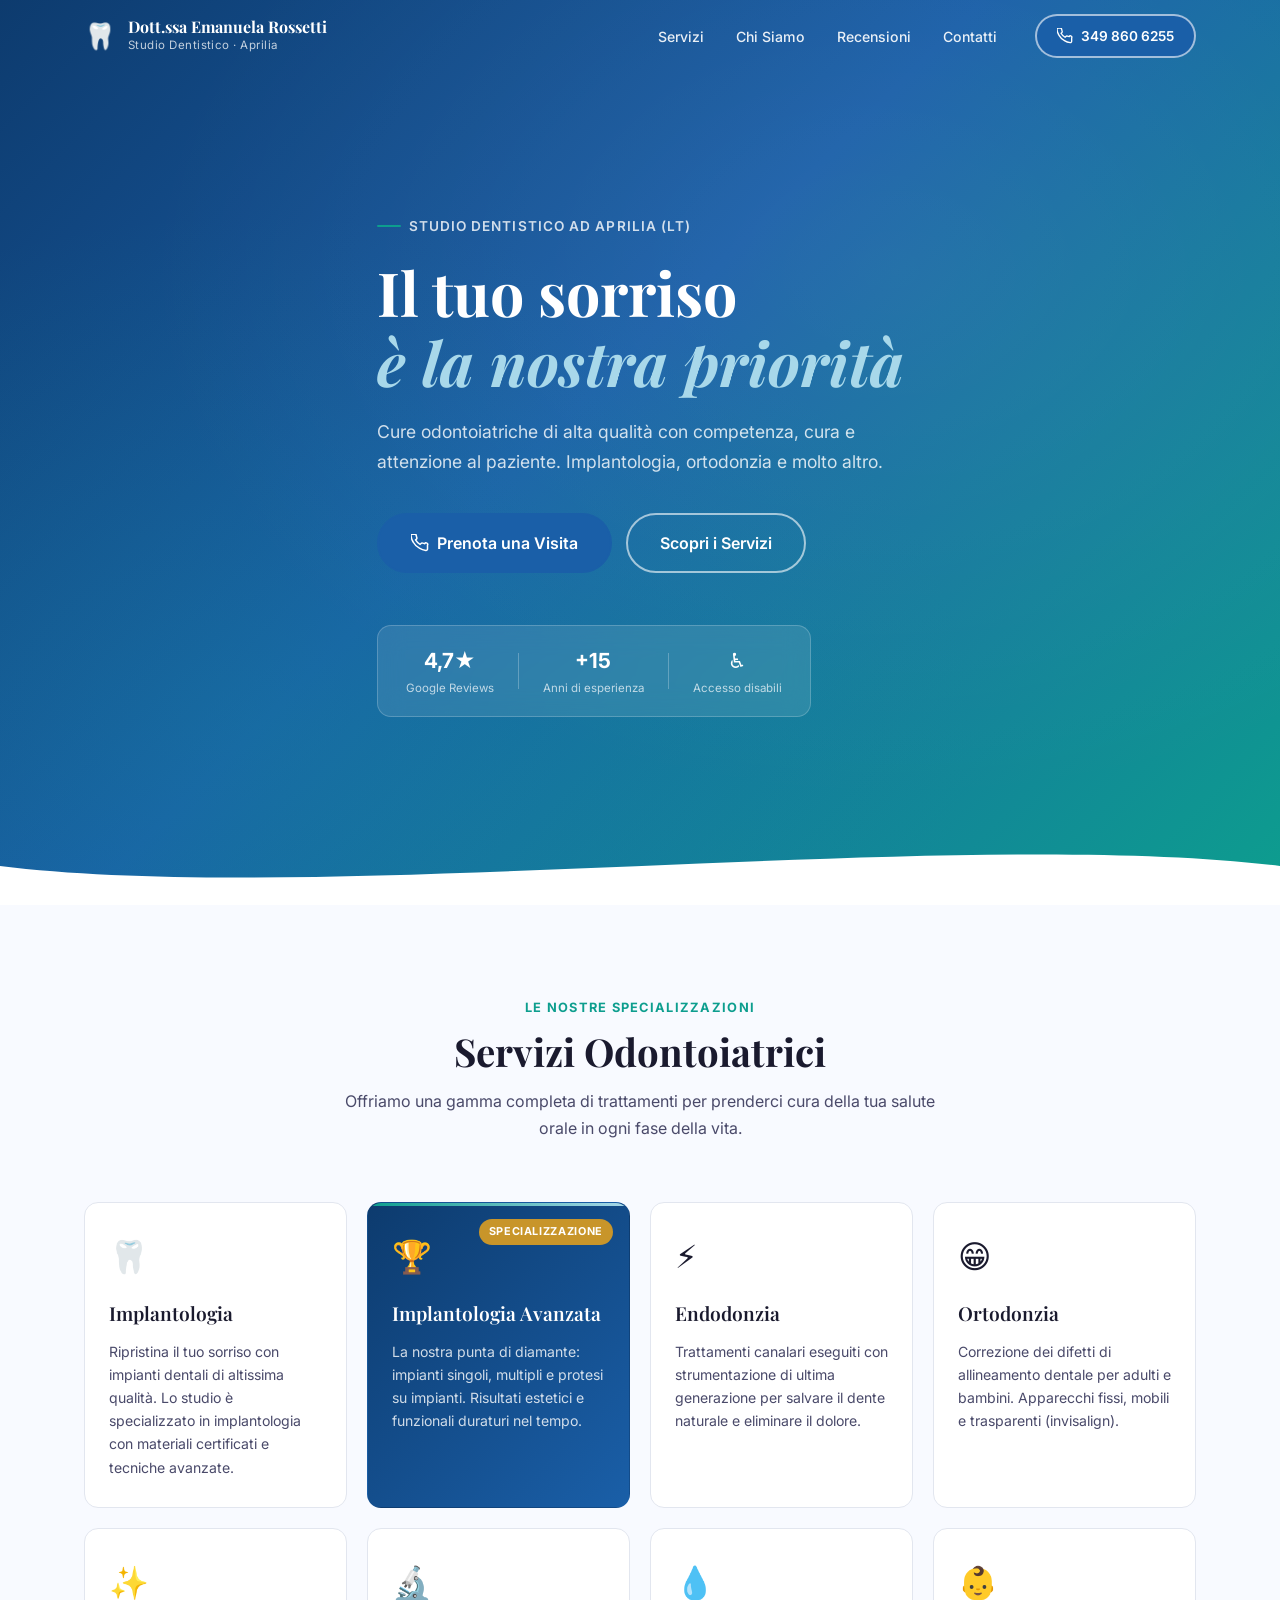
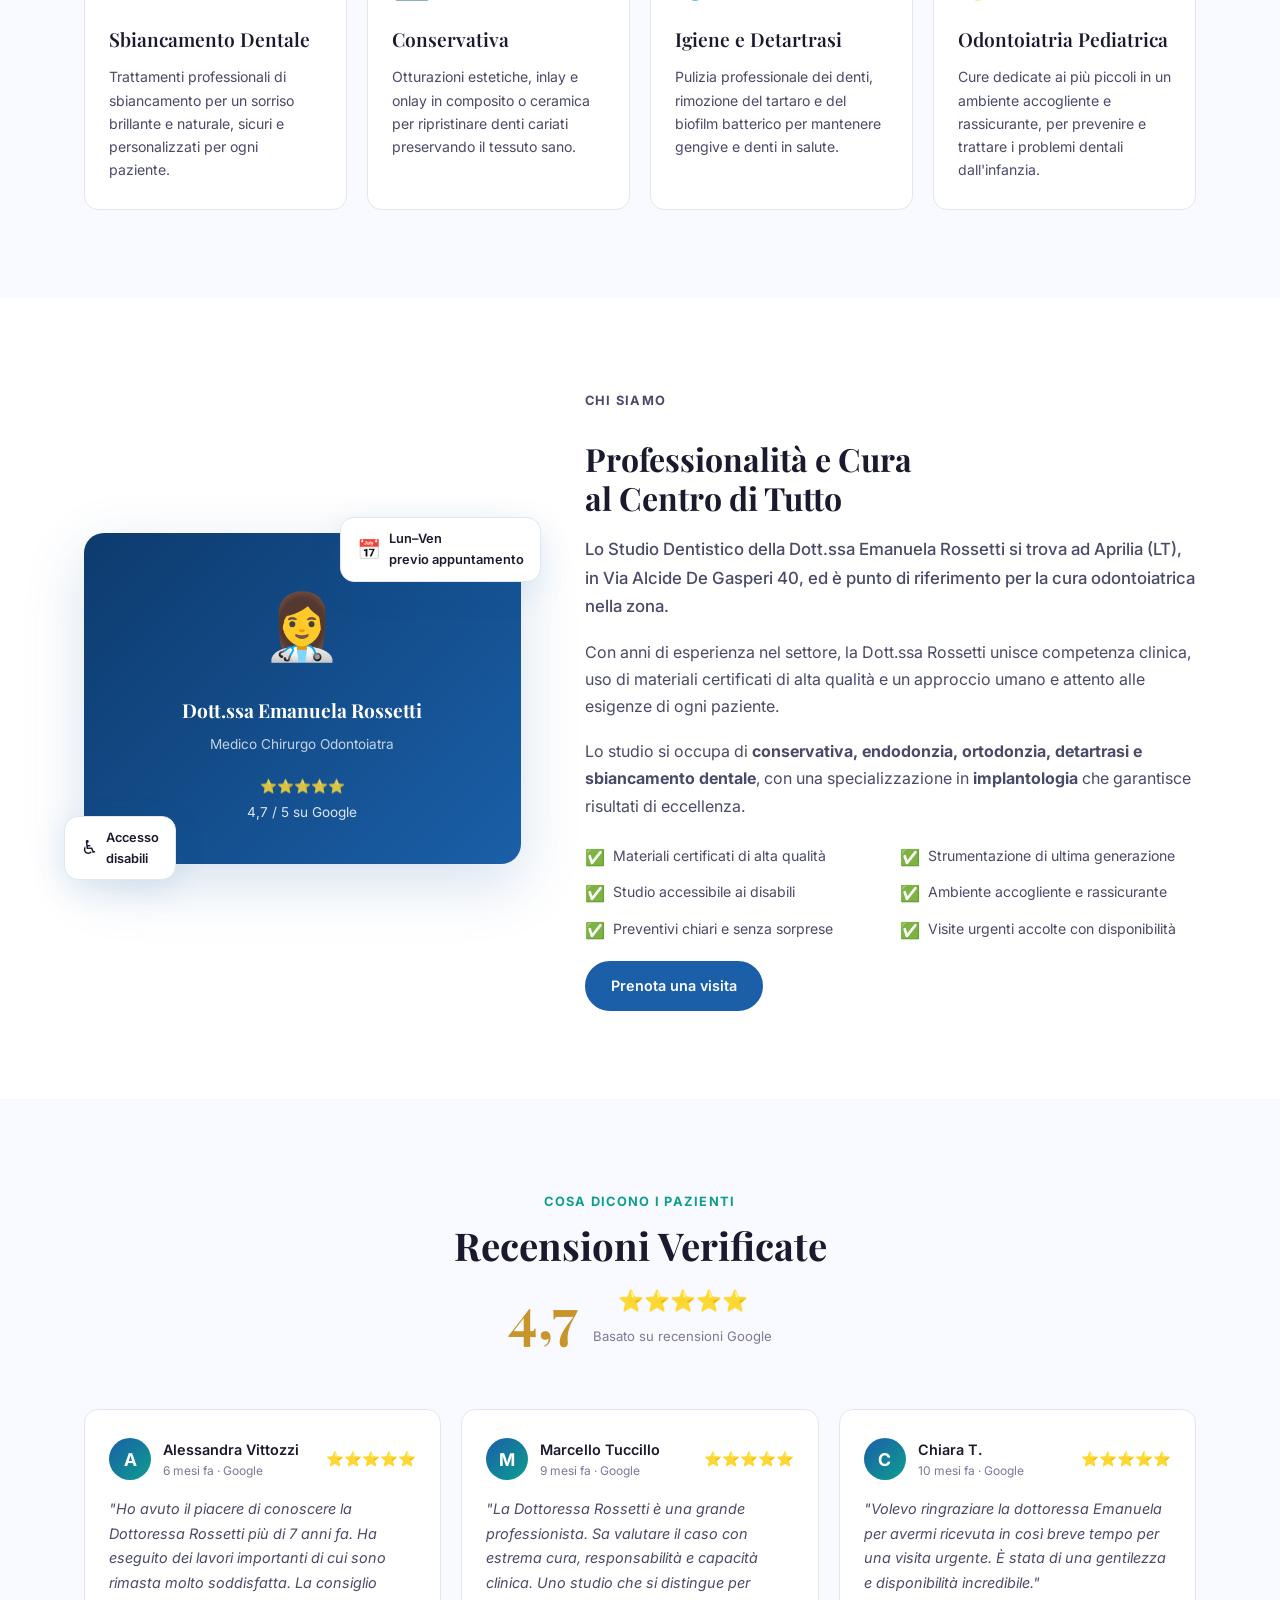
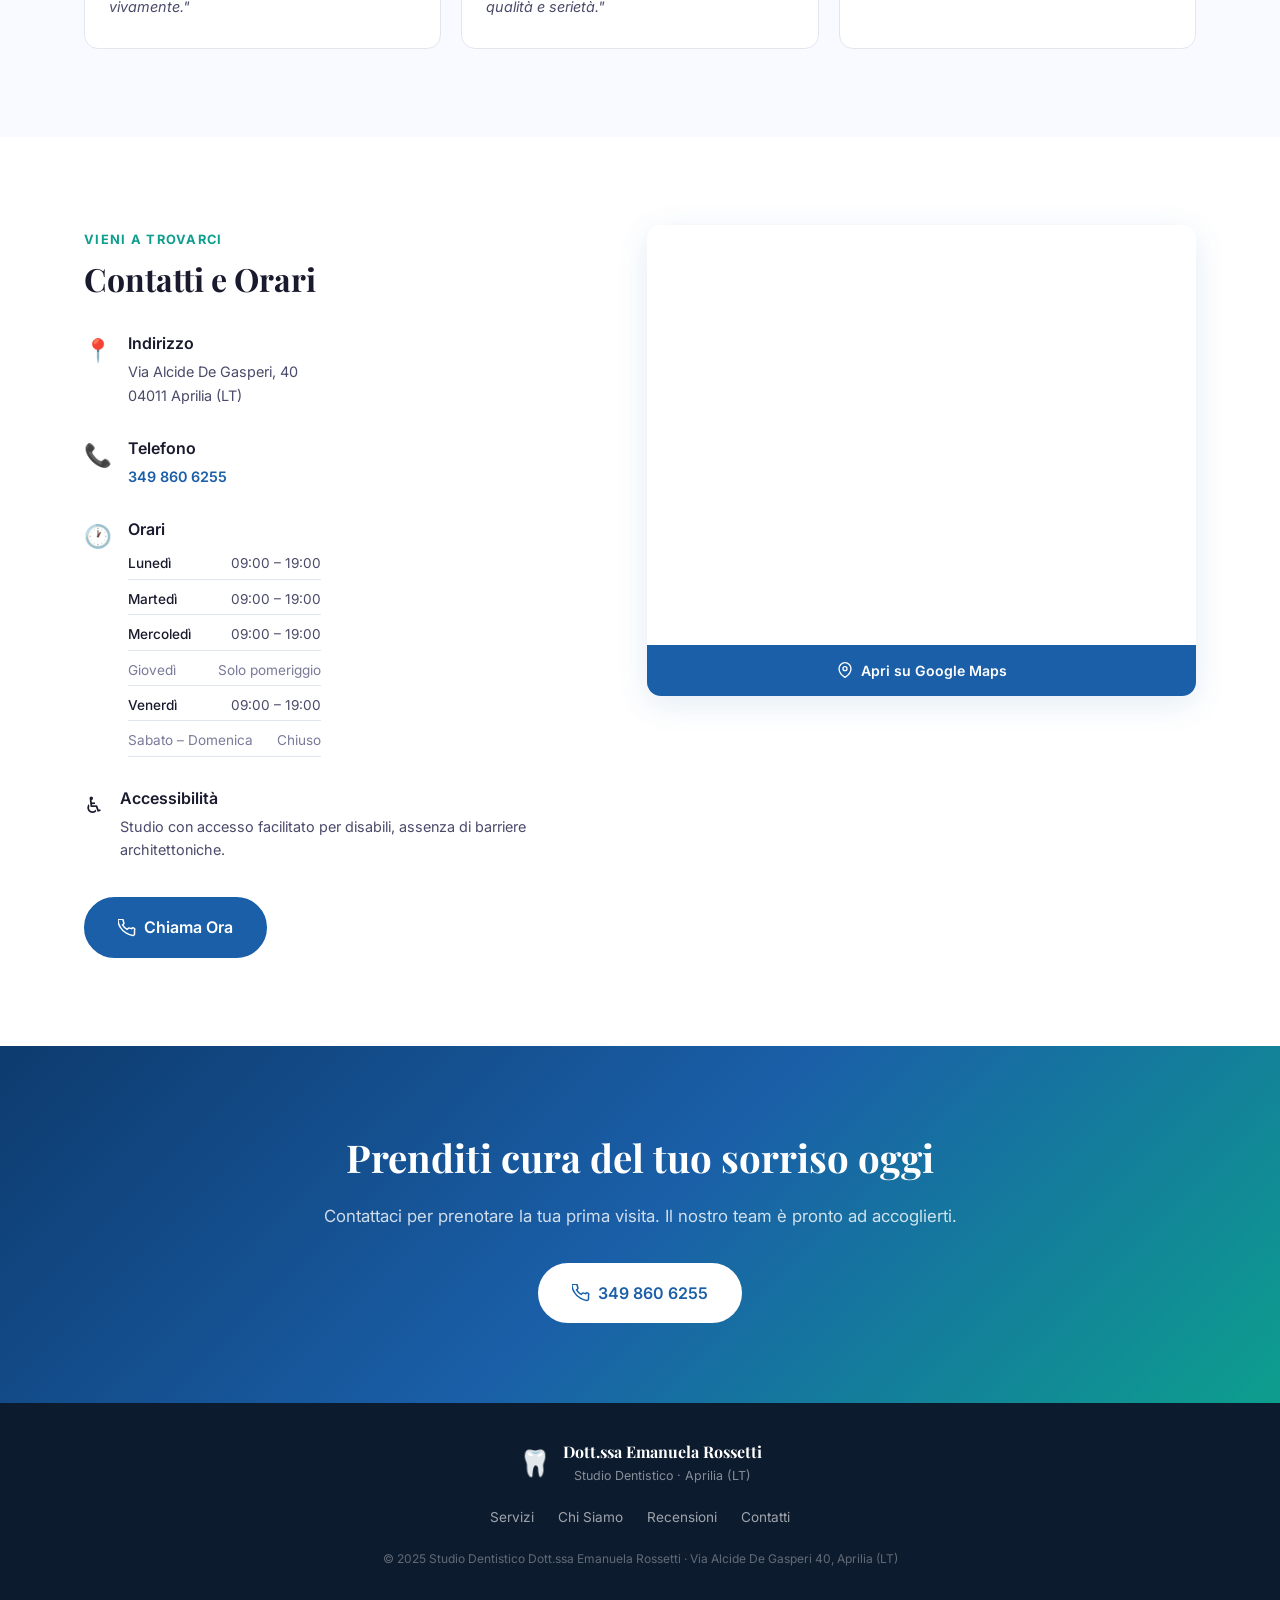
==== index.html @ 12b4fc1d "Primo commit: sito Studio Dentistico Dott.ssa Emanuela Rossetti Sito professionale completo con hero" ====
<!DOCTYPE html>
<html lang="it">
<head>
  <meta charset="UTF-8" />
  <meta name="viewport" content="width=device-width, initial-scale=1.0" />
  <meta name="description" content="Studio Dentistico Dott.ssa Emanuela Rossetti ad Aprilia (LT). Implantologia, ortodonzia, endodonzia, sbiancamento. Chiama il 349 860 6255." />
  <title>Studio Dentistico Dott.ssa Emanuela Rossetti – Aprilia (LT)</title>
  <link rel="preconnect" href="https://fonts.googleapis.com" />
  <link rel="preconnect" href="https://fonts.gstatic.com" crossorigin />
  <link href="https://fonts.googleapis.com/css2?family=Playfair+Display:wght@400;600;700&family=Inter:wght@300;400;500;600&display=swap" rel="stylesheet" />
  <link rel="stylesheet" href="style.css" />
</head>
<body>

  <!-- ===== HEADER ===== -->
  <header id="header">
    <div class="container header-inner">
      <a href="#hero" class="logo">
        <span class="logo-icon">🦷</span>
        <div class="logo-text">
          <span class="logo-name">Dott.ssa Emanuela Rossetti</span>
          <span class="logo-sub">Studio Dentistico · Aprilia</span>
        </div>
      </a>
      <nav id="nav">
        <ul>
          <li><a href="#servizi">Servizi</a></li>
          <li><a href="#chi-siamo">Chi Siamo</a></li>
          <li><a href="#recensioni">Recensioni</a></li>
          <li><a href="#contatti">Contatti</a></li>
        </ul>
      </nav>
      <a href="tel:3498606255" class="btn btn-primary header-cta">
        <svg width="16" height="16" viewBox="0 0 24 24" fill="none" stroke="currentColor" stroke-width="2"><path d="M22 16.92v3a2 2 0 01-2.18 2 19.79 19.79 0 01-8.63-3.07A19.5 19.5 0 013.07 11a19.79 19.79 0 01-3.07-8.67A2 2 0 012 .18h3a2 2 0 012 1.72c.127.96.361 1.903.7 2.81a2 2 0 01-.45 2.11L6.09 7.91a16 16 0 006 6l1.27-1.27a2 2 0 012.11-.45c.907.339 1.85.573 2.81.7A2 2 0 0122 14.92z"/></svg>
        349 860 6255
      </a>
      <button class="burger" id="burger" aria-label="Menu">
        <span></span><span></span><span></span>
      </button>
    </div>
  </header>

  <!-- ===== HERO ===== -->
  <section id="hero">
    <div class="hero-bg"></div>
    <div class="container hero-content">
      <p class="hero-eyebrow">Studio Dentistico ad Aprilia (LT)</p>
      <h1>Il tuo sorriso<br><em>è la nostra priorità</em></h1>
      <p class="hero-subtitle">Cure odontoiatriche di alta qualità con competenza, cura e attenzione al paziente. Implantologia, ortodonzia e molto altro.</p>
      <div class="hero-actions">
        <a href="tel:3498606255" class="btn btn-primary btn-lg">
          <svg width="18" height="18" viewBox="0 0 24 24" fill="none" stroke="currentColor" stroke-width="2"><path d="M22 16.92v3a2 2 0 01-2.18 2 19.79 19.79 0 01-8.63-3.07A19.5 19.5 0 013.07 11a19.79 19.79 0 01-3.07-8.67A2 2 0 012 .18h3a2 2 0 012 1.72c.127.96.361 1.903.7 2.81a2 2 0 01-.45 2.11L6.09 7.91a16 16 0 006 6l1.27-1.27a2 2 0 012.11-.45c.907.339 1.85.573 2.81.7A2 2 0 0122 14.92z"/></svg>
          Prenota una Visita
        </a>
        <a href="#servizi" class="btn btn-outline btn-lg">Scopri i Servizi</a>
      </div>
      <div class="hero-stats">
        <div class="stat">
          <span class="stat-num">4,7★</span>
          <span class="stat-label">Google Reviews</span>
        </div>
        <div class="stat-divider"></div>
        <div class="stat">
          <span class="stat-num">+15</span>
          <span class="stat-label">Anni di esperienza</span>
        </div>
        <div class="stat-divider"></div>
        <div class="stat">
          <span class="stat-num">♿</span>
          <span class="stat-label">Accesso disabili</span>
        </div>
      </div>
    </div>
    <div class="hero-wave">
      <svg viewBox="0 0 1440 80" xmlns="http://www.w3.org/2000/svg" preserveAspectRatio="none">
        <path d="M0,40 C360,80 1080,0 1440,40 L1440,80 L0,80 Z" fill="#ffffff"/>
      </svg>
    </div>
  </section>

  <!-- ===== SERVIZI ===== -->
  <section id="servizi">
    <div class="container">
      <div class="section-header">
        <p class="section-eyebrow">Le nostre specializzazioni</p>
        <h2>Servizi Odontoiatrici</h2>
        <p class="section-subtitle">Offriamo una gamma completa di trattamenti per prenderci cura della tua salute orale in ogni fase della vita.</p>
      </div>
      <div class="services-grid">

        <div class="service-card">
          <div class="service-icon">🦷</div>
          <h3>Implantologia</h3>
          <p>Ripristina il tuo sorriso con impianti dentali di altissima qualità. Lo studio è specializzato in implantologia con materiali certificati e tecniche avanzate.</p>
        </div>

        <div class="service-card featured">
          <div class="service-badge">Specializzazione</div>
          <div class="service-icon">🏆</div>
          <h3>Implantologia Avanzata</h3>
          <p>La nostra punta di diamante: impianti singoli, multipli e protesi su impianti. Risultati estetici e funzionali duraturi nel tempo.</p>
        </div>

        <div class="service-card">
          <div class="service-icon">⚡</div>
          <h3>Endodonzia</h3>
          <p>Trattamenti canalari eseguiti con strumentazione di ultima generazione per salvare il dente naturale e eliminare il dolore.</p>
        </div>

        <div class="service-card">
          <div class="service-icon">😁</div>
          <h3>Ortodonzia</h3>
          <p>Correzione dei difetti di allineamento dentale per adulti e bambini. Apparecchi fissi, mobili e trasparenti (invisalign).</p>
        </div>

        <div class="service-card">
          <div class="service-icon">✨</div>
          <h3>Sbiancamento Dentale</h3>
          <p>Trattamenti professionali di sbiancamento per un sorriso brillante e naturale, sicuri e personalizzati per ogni paziente.</p>
        </div>

        <div class="service-card">
          <div class="service-icon">🔬</div>
          <h3>Conservativa</h3>
          <p>Otturazioni estetiche, inlay e onlay in composito o ceramica per ripristinare denti cariati preservando il tessuto sano.</p>
        </div>

        <div class="service-card">
          <div class="service-icon">💧</div>
          <h3>Igiene e Detartrasi</h3>
          <p>Pulizia professionale dei denti, rimozione del tartaro e del biofilm batterico per mantenere gengive e denti in salute.</p>
        </div>

        <div class="service-card">
          <div class="service-icon">👶</div>
          <h3>Odontoiatria Pediatrica</h3>
          <p>Cure dedicate ai più piccoli in un ambiente accogliente e rassicurante, per prevenire e trattare i problemi dentali dall'infanzia.</p>
        </div>

      </div>
    </div>
  </section>

  <!-- ===== CHI SIAMO ===== -->
  <section id="chi-siamo">
    <div class="container about-grid">
      <div class="about-visual">
        <div class="about-card-main">
          <div class="about-icon-big">👩‍⚕️</div>
          <p class="about-card-name">Dott.ssa Emanuela Rossetti</p>
          <p class="about-card-title">Medico Chirurgo Odontoiatra</p>
          <div class="about-card-rating">
            <span>⭐⭐⭐⭐⭐</span>
            <span>4,7 / 5 su Google</span>
          </div>
        </div>
        <div class="about-badge-1">
          <span>♿</span>
          <span>Accesso<br>disabili</span>
        </div>
        <div class="about-badge-2">
          <span>📅</span>
          <span>Lun–Ven<br>previo appuntamento</span>
        </div>
      </div>
      <div class="about-content">
        <p class="section-eyebrow">Chi siamo</p>
        <h2>Professionalità e Cura<br>al Centro di Tutto</h2>
        <p class="about-lead">Lo Studio Dentistico della Dott.ssa Emanuela Rossetti si trova ad Aprilia (LT), in Via Alcide De Gasperi 40, ed è punto di riferimento per la cura odontoiatrica nella zona.</p>
        <p>Con anni di esperienza nel settore, la Dott.ssa Rossetti unisce competenza clinica, uso di materiali certificati di alta qualità e un approccio umano e attento alle esigenze di ogni paziente.</p>
        <p>Lo studio si occupa di <strong>conservativa, endodonzia, ortodonzia, detartrasi e sbiancamento dentale</strong>, con una specializzazione in <strong>implantologia</strong> che garantisce risultati di eccellenza.</p>
        <div class="about-features">
          <div class="feature">
            <span class="feature-icon">✅</span>
            <span>Materiali certificati di alta qualità</span>
          </div>
          <div class="feature">
            <span class="feature-icon">✅</span>
            <span>Strumentazione di ultima generazione</span>
          </div>
          <div class="feature">
            <span class="feature-icon">✅</span>
            <span>Studio accessibile ai disabili</span>
          </div>
          <div class="feature">
            <span class="feature-icon">✅</span>
            <span>Ambiente accogliente e rassicurante</span>
          </div>
          <div class="feature">
            <span class="feature-icon">✅</span>
            <span>Preventivi chiari e senza sorprese</span>
          </div>
          <div class="feature">
            <span class="feature-icon">✅</span>
            <span>Visite urgenti accolte con disponibilità</span>
          </div>
        </div>
        <a href="tel:3498606255" class="btn btn-primary">Prenota una visita</a>
      </div>
    </div>
  </section>

  <!-- ===== RECENSIONI ===== -->
  <section id="recensioni">
    <div class="container">
      <div class="section-header">
        <p class="section-eyebrow">Cosa dicono i pazienti</p>
        <h2>Recensioni Verificate</h2>
        <div class="reviews-summary">
          <span class="reviews-score">4,7</span>
          <div>
            <div class="stars">⭐⭐⭐⭐⭐</div>
            <span class="reviews-count">Basato su recensioni Google</span>
          </div>
        </div>
      </div>
      <div class="reviews-grid">

        <div class="review-card">
          <div class="review-header">
            <div class="reviewer-avatar">A</div>
            <div>
              <p class="reviewer-name">Alessandra Vittozzi</p>
              <p class="reviewer-date">6 mesi fa · Google</p>
            </div>
            <div class="review-stars">⭐⭐⭐⭐⭐</div>
          </div>
          <p class="review-text">"Ho avuto il piacere di conoscere la Dottoressa Rossetti più di 7 anni fa. Ha eseguito dei lavori importanti di cui sono rimasta molto soddisfatta. La consiglio vivamente."</p>
        </div>

        <div class="review-card">
          <div class="review-header">
            <div class="reviewer-avatar">M</div>
            <div>
              <p class="reviewer-name">Marcello Tuccillo</p>
              <p class="reviewer-date">9 mesi fa · Google</p>
            </div>
            <div class="review-stars">⭐⭐⭐⭐⭐</div>
          </div>
          <p class="review-text">"La Dottoressa Rossetti è una grande professionista. Sa valutare il caso con estrema cura, responsabilità e capacità clinica. Uno studio che si distingue per qualità e serietà."</p>
        </div>

        <div class="review-card">
          <div class="review-header">
            <div class="reviewer-avatar">C</div>
            <div>
              <p class="reviewer-name">Chiara T.</p>
              <p class="reviewer-date">10 mesi fa · Google</p>
            </div>
            <div class="review-stars">⭐⭐⭐⭐⭐</div>
          </div>
          <p class="review-text">"Volevo ringraziare la dottoressa Emanuela per avermi ricevuta in così breve tempo per una visita urgente. È stata di una gentilezza e disponibilità incredibile."</p>
        </div>

      </div>
    </div>
  </section>

  <!-- ===== ORARI + CONTATTI ===== -->
  <section id="contatti">
    <div class="container contact-grid">

      <div class="contact-info">
        <p class="section-eyebrow">Vieni a trovarci</p>
        <h2>Contatti e Orari</h2>

        <div class="contact-items">
          <div class="contact-item">
            <span class="contact-icon">📍</span>
            <div>
              <strong>Indirizzo</strong>
              <p>Via Alcide De Gasperi, 40<br>04011 Aprilia (LT)</p>
            </div>
          </div>
          <div class="contact-item">
            <span class="contact-icon">📞</span>
            <div>
              <strong>Telefono</strong>
              <p><a href="tel:3498606255">349 860 6255</a></p>
            </div>
          </div>
          <div class="contact-item">
            <span class="contact-icon">🕐</span>
            <div>
              <strong>Orari</strong>
              <div class="hours-table">
                <div class="hours-row"><span>Lunedì</span><span>09:00 – 19:00</span></div>
                <div class="hours-row"><span>Martedì</span><span>09:00 – 19:00</span></div>
                <div class="hours-row"><span>Mercoledì</span><span>09:00 – 19:00</span></div>
                <div class="hours-row hours-closed"><span>Giovedì</span><span>Solo pomeriggio</span></div>
                <div class="hours-row"><span>Venerdì</span><span>09:00 – 19:00</span></div>
                <div class="hours-row hours-closed"><span>Sabato – Domenica</span><span>Chiuso</span></div>
              </div>
            </div>
          </div>
          <div class="contact-item">
            <span class="contact-icon">♿</span>
            <div>
              <strong>Accessibilità</strong>
              <p>Studio con accesso facilitato per disabili, assenza di barriere architettoniche.</p>
            </div>
          </div>
        </div>

        <a href="tel:3498606255" class="btn btn-primary btn-lg">
          <svg width="18" height="18" viewBox="0 0 24 24" fill="none" stroke="currentColor" stroke-width="2"><path d="M22 16.92v3a2 2 0 01-2.18 2 19.79 19.79 0 01-8.63-3.07A19.5 19.5 0 013.07 11a19.79 19.79 0 01-3.07-8.67A2 2 0 012 .18h3a2 2 0 012 1.72c.127.96.361 1.903.7 2.81a2 2 0 01-.45 2.11L6.09 7.91a16 16 0 006 6l1.27-1.27a2 2 0 012.11-.45c.907.339 1.85.573 2.81.7A2 2 0 0122 14.92z"/></svg>
          Chiama Ora
        </a>
      </div>

      <div class="contact-map">
        <iframe
          src="https://www.google.com/maps/embed?pb=!1m18!1m12!1m3!1d2986.23!2d12.6568!3d41.5938!2m3!1f0!2f0!3f0!3m2!1i1024!2i768!4f13.1!3m3!1m2!1s0x1325887b18d1b289%3A0x0!2sVia+Alcide+De+Gasperi+40+Aprilia!5e0!3m2!1sit!2sit!4v1"
          allowfullscreen=""
          loading="lazy"
          referrerpolicy="no-referrer-when-downgrade"
          title="Mappa Studio Dentistico Rossetti Aprilia">
        </iframe>
        <a href="https://www.google.com/maps/search/Studio+Dentistico+Dott.ssa+Emanuela+Rossetti+Via+Alcide+De+Gasperi+40+Aprilia" target="_blank" rel="noopener" class="map-link">
          <svg width="16" height="16" viewBox="0 0 24 24" fill="none" stroke="currentColor" stroke-width="2"><path d="M21 10c0 7-9 13-9 13s-9-6-9-13a9 9 0 0118 0z"/><circle cx="12" cy="10" r="3"/></svg>
          Apri su Google Maps
        </a>
      </div>

    </div>
  </section>

  <!-- ===== CTA FINALE ===== -->
  <section id="cta-final">
    <div class="container cta-content">
      <h2>Prenditi cura del tuo sorriso oggi</h2>
      <p>Contattaci per prenotare la tua prima visita. Il nostro team è pronto ad accoglierti.</p>
      <a href="tel:3498606255" class="btn btn-white btn-lg">
        <svg width="18" height="18" viewBox="0 0 24 24" fill="none" stroke="currentColor" stroke-width="2"><path d="M22 16.92v3a2 2 0 01-2.18 2 19.79 19.79 0 01-8.63-3.07A19.5 19.5 0 013.07 11a19.79 19.79 0 01-3.07-8.67A2 2 0 012 .18h3a2 2 0 012 1.72c.127.96.361 1.903.7 2.81a2 2 0 01-.45 2.11L6.09 7.91a16 16 0 006 6l1.27-1.27a2 2 0 012.11-.45c.907.339 1.85.573 2.81.7A2 2 0 0122 14.92z"/></svg>
        349 860 6255
      </a>
    </div>
  </section>

  <!-- ===== FOOTER ===== -->
  <footer id="footer">
    <div class="container footer-inner">
      <div class="footer-brand">
        <span class="logo-icon">🦷</span>
        <div>
          <p class="footer-name">Dott.ssa Emanuela Rossetti</p>
          <p class="footer-tagline">Studio Dentistico · Aprilia (LT)</p>
        </div>
      </div>
      <div class="footer-links">
        <a href="#servizi">Servizi</a>
        <a href="#chi-siamo">Chi Siamo</a>
        <a href="#recensioni">Recensioni</a>
        <a href="#contatti">Contatti</a>
      </div>
      <p class="footer-copy">© 2025 Studio Dentistico Dott.ssa Emanuela Rossetti · Via Alcide De Gasperi 40, Aprilia (LT)</p>
    </div>
  </footer>

  <script src="script.js"></script>
</body>
</html>
---- style.css ----
/* ===========================
   RESET & BASE
   =========================== */
*, *::before, *::after { box-sizing: border-box; margin: 0; padding: 0; }

:root {
  --blue:       #1a5fa8;
  --blue-dark:  #154d8a;
  --blue-light: #e8f1fb;
  --teal:       #0d9e8e;
  --teal-light: #e0f5f3;
  --gold:       #c8952a;
  --text:       #1a1a2e;
  --text-mid:   #4a4a6a;
  --text-light: #7a7a9a;
  --border:     #e2e6ef;
  --bg:         #f8faff;
  --white:      #ffffff;
  --radius:     14px;
  --shadow-sm:  0 2px 8px rgba(26,95,168,.08);
  --shadow-md:  0 8px 32px rgba(26,95,168,.12);
  --shadow-lg:  0 20px 60px rgba(26,95,168,.18);
  --font-head:  'Playfair Display', Georgia, serif;
  --font-body:  'Inter', system-ui, sans-serif;
}

html { scroll-behavior: smooth; }

body {
  font-family: var(--font-body);
  color: var(--text);
  background: var(--white);
  line-height: 1.65;
  -webkit-font-smoothing: antialiased;
}

img { max-width: 100%; display: block; }
a { text-decoration: none; color: inherit; }

.container {
  max-width: 1160px;
  margin: 0 auto;
  padding: 0 24px;
}

/* ===========================
   BUTTONS
   =========================== */
.btn {
  display: inline-flex;
  align-items: center;
  gap: 8px;
  padding: 11px 24px;
  border-radius: 50px;
  font-family: var(--font-body);
  font-size: .9rem;
  font-weight: 600;
  cursor: pointer;
  border: 2px solid transparent;
  transition: all .22s ease;
  white-space: nowrap;
}
.btn-lg { padding: 15px 32px; font-size: 1rem; }

.btn-primary {
  background: var(--blue);
  color: var(--white);
  border-color: var(--blue);
}
.btn-primary:hover { background: var(--blue-dark); border-color: var(--blue-dark); transform: translateY(-2px); box-shadow: 0 8px 24px rgba(26,95,168,.3); }

.btn-outline {
  background: transparent;
  color: var(--white);
  border-color: rgba(255,255,255,.6);
}
.btn-outline:hover { background: rgba(255,255,255,.15); border-color: var(--white); transform: translateY(-2px); }

.btn-white {
  background: var(--white);
  color: var(--blue);
  border-color: var(--white);
}
.btn-white:hover { background: var(--blue-light); transform: translateY(-2px); box-shadow: 0 8px 24px rgba(0,0,0,.15); }

/* ===========================
   HEADER
   =========================== */
#header {
  position: fixed;
  top: 0; left: 0; right: 0;
  z-index: 1000;
  padding: 14px 0;
  background: transparent;
  transition: background .3s, box-shadow .3s, padding .3s;
}
#header.scrolled {
  background: var(--white);
  box-shadow: var(--shadow-sm);
  padding: 10px 0;
}
#header.scrolled .logo-name,
#header.scrolled .logo-sub,
#header.scrolled nav a { color: var(--text); }
#header.scrolled .header-cta { background: var(--blue); color: var(--white); border-color: var(--blue); }

.header-inner {
  display: flex;
  align-items: center;
  gap: 24px;
}

.logo {
  display: flex;
  align-items: center;
  gap: 12px;
  flex-shrink: 0;
}
.logo-icon { font-size: 1.6rem; }
.logo-text { display: flex; flex-direction: column; }
.logo-name { font-family: var(--font-head); font-size: 1rem; font-weight: 700; color: var(--white); line-height: 1.2; }
.logo-sub { font-size: .72rem; color: rgba(255,255,255,.75); letter-spacing: .04em; }

nav { margin-left: auto; }
nav ul { list-style: none; display: flex; gap: 4px; }
nav a {
  padding: 8px 14px;
  border-radius: 8px;
  font-size: .88rem;
  font-weight: 500;
  color: rgba(255,255,255,.9);
  transition: background .2s, color .2s;
}
nav a:hover { background: rgba(255,255,255,.15); color: var(--white); }

.header-cta {
  padding: 9px 20px;
  font-size: .85rem;
  border: 2px solid rgba(255,255,255,.6);
  color: var(--white);
  border-radius: 50px;
  transition: all .22s;
}
.header-cta:hover { background: var(--white); color: var(--blue); border-color: var(--white); }

.burger {
  display: none;
  flex-direction: column;
  gap: 5px;
  background: none;
  border: none;
  cursor: pointer;
  padding: 4px;
}
.burger span { display: block; width: 22px; height: 2px; background: var(--white); border-radius: 2px; transition: all .25s; }
#header.scrolled .burger span { background: var(--text); }

/* ===========================
   HERO
   =========================== */
#hero {
  position: relative;
  min-height: 100vh;
  display: flex;
  align-items: center;
  overflow: hidden;
  background: linear-gradient(135deg, #0d3b6e 0%, #1a5fa8 45%, #0d9e8e 100%);
}

.hero-bg {
  position: absolute;
  inset: 0;
  background:
    radial-gradient(ellipse at 70% 30%, rgba(255,255,255,.06) 0%, transparent 60%),
    radial-gradient(ellipse at 20% 80%, rgba(13,158,142,.2) 0%, transparent 50%);
  pointer-events: none;
}

.hero-content {
  position: relative;
  z-index: 2;
  padding: 120px 24px 100px;
  max-width: 680px;
}

.hero-eyebrow {
  display: inline-flex;
  align-items: center;
  gap: 8px;
  font-size: .85rem;
  font-weight: 600;
  color: rgba(255,255,255,.8);
  letter-spacing: .08em;
  text-transform: uppercase;
  margin-bottom: 20px;
}
.hero-eyebrow::before {
  content: '';
  display: inline-block;
  width: 24px; height: 2px;
  background: var(--teal);
  border-radius: 2px;
}

#hero h1 {
  font-family: var(--font-head);
  font-size: clamp(2.4rem, 5vw, 3.8rem);
  font-weight: 700;
  color: var(--white);
  line-height: 1.15;
  margin-bottom: 20px;
}
#hero h1 em { font-style: italic; color: #a8d8ea; }

.hero-subtitle {
  font-size: 1.1rem;
  color: rgba(255,255,255,.8);
  max-width: 520px;
  margin-bottom: 36px;
  line-height: 1.7;
}

.hero-actions { display: flex; gap: 14px; flex-wrap: wrap; margin-bottom: 52px; }

.hero-stats {
  display: flex;
  align-items: center;
  gap: 24px;
  background: rgba(255,255,255,.1);
  backdrop-filter: blur(12px);
  border: 1px solid rgba(255,255,255,.2);
  border-radius: var(--radius);
  padding: 18px 28px;
  width: fit-content;
}
.stat { display: flex; flex-direction: column; align-items: center; }
.stat-num { font-size: 1.3rem; font-weight: 700; color: var(--white); }
.stat-label { font-size: .72rem; color: rgba(255,255,255,.7); text-align: center; white-space: nowrap; }
.stat-divider { width: 1px; height: 36px; background: rgba(255,255,255,.25); }

.hero-wave {
  position: absolute;
  bottom: -1px; left: 0; right: 0;
  height: 80px;
  z-index: 3;
}
.hero-wave svg { width: 100%; height: 100%; }

/* ===========================
   SECTION COMMONS
   =========================== */
section { padding: 88px 0; }

.section-header {
  text-align: center;
  max-width: 620px;
  margin: 0 auto 60px;
}
.section-eyebrow {
  display: inline-block;
  font-size: .8rem;
  font-weight: 700;
  color: var(--teal);
  letter-spacing: .1em;
  text-transform: uppercase;
  margin-bottom: 10px;
}
.section-header h2 {
  font-family: var(--font-head);
  font-size: clamp(1.8rem, 3vw, 2.6rem);
  font-weight: 700;
  color: var(--text);
  margin-bottom: 14px;
  line-height: 1.2;
}
.section-subtitle {
  font-size: 1rem;
  color: var(--text-mid);
  line-height: 1.7;
}

/* ===========================
   SERVIZI
   =========================== */
#servizi { background: var(--bg); }

.services-grid {
  display: grid;
  grid-template-columns: repeat(auto-fill, minmax(250px, 1fr));
  gap: 20px;
}

.service-card {
  background: var(--white);
  border: 1px solid var(--border);
  border-radius: var(--radius);
  padding: 28px 24px;
  position: relative;
  transition: transform .25s, box-shadow .25s, border-color .25s;
  overflow: hidden;
}
.service-card::before {
  content: '';
  position: absolute;
  top: 0; left: 0; right: 0;
  height: 3px;
  background: linear-gradient(90deg, var(--blue), var(--teal));
  transform: scaleX(0);
  transform-origin: left;
  transition: transform .3s;
}
.service-card:hover { transform: translateY(-6px); box-shadow: var(--shadow-md); border-color: var(--blue-light); }
.service-card:hover::before { transform: scaleX(1); }

.service-card.featured {
  background: linear-gradient(135deg, #0d3b6e, #1a5fa8);
  border-color: transparent;
  color: var(--white);
}
.service-card.featured::before { background: linear-gradient(90deg, var(--teal), #a8d8ea); transform: scaleX(1); }
.service-card.featured h3 { color: var(--white); }
.service-card.featured p { color: rgba(255,255,255,.8); }

.service-badge {
  position: absolute;
  top: 16px; right: 16px;
  background: var(--gold);
  color: var(--white);
  font-size: .68rem;
  font-weight: 700;
  letter-spacing: .06em;
  text-transform: uppercase;
  padding: 4px 10px;
  border-radius: 50px;
}

.service-icon { font-size: 2rem; margin-bottom: 14px; }
.service-card h3 { font-family: var(--font-head); font-size: 1.2rem; font-weight: 600; color: var(--text); margin-bottom: 10px; }
.service-card p { font-size: .88rem; color: var(--text-mid); line-height: 1.65; }

/* ===========================
   CHI SIAMO
   =========================== */
#chi-siamo { background: var(--white); }

.about-grid {
  display: grid;
  grid-template-columns: 1fr 1.4fr;
  gap: 64px;
  align-items: center;
}

.about-visual { position: relative; }

.about-card-main {
  background: linear-gradient(135deg, #0d3b6e, #1a5fa8);
  border-radius: 20px;
  padding: 40px 32px;
  text-align: center;
  color: var(--white);
  box-shadow: var(--shadow-lg);
}
.about-icon-big { font-size: 4rem; margin-bottom: 16px; }
.about-card-name { font-family: var(--font-head); font-size: 1.2rem; font-weight: 700; margin-bottom: 6px; }
.about-card-title { font-size: .85rem; color: rgba(255,255,255,.75); margin-bottom: 20px; }
.about-card-rating { display: flex; flex-direction: column; align-items: center; gap: 4px; font-size: .85rem; color: rgba(255,255,255,.85); }

.about-badge-1, .about-badge-2 {
  position: absolute;
  display: flex;
  align-items: center;
  gap: 8px;
  background: var(--white);
  border: 1px solid var(--border);
  border-radius: var(--radius);
  padding: 10px 16px;
  box-shadow: var(--shadow-md);
  font-size: .8rem;
  font-weight: 600;
  color: var(--text);
  white-space: nowrap;
}
.about-badge-1 { bottom: -16px; left: -20px; }
.about-badge-2 { top: -16px; right: -20px; }
.about-badge-1 span:first-child, .about-badge-2 span:first-child { font-size: 1.2rem; }

.about-content > * + * { margin-top: 18px; }
.about-content h2 {
  font-family: var(--font-head);
  font-size: clamp(1.8rem, 2.5vw, 2.4rem);
  font-weight: 700;
  line-height: 1.2;
  color: var(--text);
}
.about-lead { font-size: 1.05rem; color: var(--text-mid); line-height: 1.7; font-weight: 500; }
.about-content p { color: var(--text-mid); line-height: 1.7; }

.about-features {
  display: grid;
  grid-template-columns: 1fr 1fr;
  gap: 10px 20px;
  margin-top: 24px !important;
}
.feature { display: flex; align-items: flex-start; gap: 8px; font-size: .88rem; color: var(--text-mid); }
.feature-icon { flex-shrink: 0; font-size: 1rem; }

/* ===========================
   RECENSIONI
   =========================== */
#recensioni { background: var(--bg); }

.reviews-summary {
  display: flex;
  align-items: center;
  justify-content: center;
  gap: 16px;
  margin-top: 16px;
}
.reviews-score {
  font-family: var(--font-head);
  font-size: 3.5rem;
  font-weight: 700;
  color: var(--gold);
  line-height: 1;
}
.stars { font-size: 1.3rem; margin-bottom: 4px; }
.reviews-count { font-size: .82rem; color: var(--text-light); }

.reviews-grid {
  display: grid;
  grid-template-columns: repeat(auto-fill, minmax(300px, 1fr));
  gap: 20px;
}

.review-card {
  background: var(--white);
  border: 1px solid var(--border);
  border-radius: var(--radius);
  padding: 28px 24px;
  transition: transform .25s, box-shadow .25s;
}
.review-card:hover { transform: translateY(-4px); box-shadow: var(--shadow-md); }

.review-header {
  display: flex;
  align-items: center;
  gap: 12px;
  margin-bottom: 16px;
}
.reviewer-avatar {
  width: 42px; height: 42px;
  border-radius: 50%;
  background: linear-gradient(135deg, var(--blue), var(--teal));
  color: var(--white);
  font-weight: 700;
  font-size: 1.1rem;
  display: flex; align-items: center; justify-content: center;
  flex-shrink: 0;
}
.reviewer-name { font-weight: 600; font-size: .9rem; color: var(--text); }
.reviewer-date { font-size: .75rem; color: var(--text-light); }
.review-stars { margin-left: auto; font-size: .9rem; white-space: nowrap; }
.review-text { font-size: .9rem; color: var(--text-mid); line-height: 1.7; font-style: italic; }

/* ===========================
   CONTATTI
   =========================== */
#contatti { background: var(--white); }

.contact-grid {
  display: grid;
  grid-template-columns: 1fr 1.1fr;
  gap: 64px;
  align-items: start;
}

.contact-info h2 {
  font-family: var(--font-head);
  font-size: clamp(1.8rem, 2.5vw, 2.4rem);
  font-weight: 700;
  color: var(--text);
  margin-bottom: 32px;
  line-height: 1.2;
}
.contact-items { display: flex; flex-direction: column; gap: 28px; margin-bottom: 36px; }
.contact-item { display: flex; gap: 16px; align-items: flex-start; }
.contact-icon { font-size: 1.4rem; flex-shrink: 0; margin-top: 2px; }
.contact-item strong { display: block; font-weight: 600; color: var(--text); margin-bottom: 4px; }
.contact-item p { font-size: .9rem; color: var(--text-mid); line-height: 1.6; }
.contact-item a { color: var(--blue); font-weight: 600; }
.contact-item a:hover { text-decoration: underline; }

.hours-table { display: flex; flex-direction: column; gap: 4px; margin-top: 6px; }
.hours-row {
  display: flex;
  justify-content: space-between;
  font-size: .85rem;
  color: var(--text-mid);
  padding: 4px 0;
  border-bottom: 1px solid var(--border);
  gap: 24px;
}
.hours-row span:first-child { font-weight: 500; color: var(--text); }
.hours-closed span { color: var(--text-light) !important; font-weight: 400 !important; }

.contact-map {
  position: relative;
  border-radius: var(--radius);
  overflow: hidden;
  box-shadow: var(--shadow-md);
}
.contact-map iframe {
  width: 100%;
  height: 420px;
  border: none;
  display: block;
}
.map-link {
  display: flex;
  align-items: center;
  justify-content: center;
  gap: 8px;
  background: var(--blue);
  color: var(--white);
  padding: 14px;
  font-size: .88rem;
  font-weight: 600;
  transition: background .2s;
}
.map-link:hover { background: var(--blue-dark); }

/* ===========================
   CTA FINALE
   =========================== */
#cta-final {
  background: linear-gradient(135deg, #0d3b6e, #1a5fa8, #0d9e8e);
  padding: 80px 0;
}
.cta-content { text-align: center; }
.cta-content h2 {
  font-family: var(--font-head);
  font-size: clamp(1.8rem, 3vw, 2.6rem);
  font-weight: 700;
  color: var(--white);
  margin-bottom: 14px;
}
.cta-content p { font-size: 1.05rem; color: rgba(255,255,255,.8); margin-bottom: 32px; }

/* ===========================
   FOOTER
   =========================== */
#footer {
  background: #0d1b2e;
  padding: 36px 0;
}
.footer-inner {
  display: flex;
  flex-direction: column;
  align-items: center;
  gap: 20px;
  text-align: center;
}
.footer-brand { display: flex; align-items: center; gap: 12px; }
.footer-name { font-family: var(--font-head); font-size: 1rem; font-weight: 700; color: var(--white); }
.footer-tagline { font-size: .78rem; color: rgba(255,255,255,.5); }
.footer-links { display: flex; gap: 24px; flex-wrap: wrap; justify-content: center; }
.footer-links a { font-size: .85rem; color: rgba(255,255,255,.6); transition: color .2s; }
.footer-links a:hover { color: var(--white); }
.footer-copy { font-size: .75rem; color: rgba(255,255,255,.35); }

/* ===========================
   RESPONSIVE
   =========================== */
@media (max-width: 900px) {
  .about-grid,
  .contact-grid { grid-template-columns: 1fr; gap: 40px; }
  .about-visual { max-width: 380px; margin: 0 auto; }
  .about-badge-1 { left: -8px; }
  .about-badge-2 { right: -8px; }
}

@media (max-width: 768px) {
  nav, .header-cta { display: none; }
  .burger { display: flex; margin-left: auto; }

  #nav.open {
    display: block;
    position: fixed;
    top: 0; left: 0; right: 0; bottom: 0;
    background: #0d1b2e;
    z-index: 999;
    padding: 80px 32px 40px;
  }
  #nav.open ul { flex-direction: column; gap: 0; }
  #nav.open ul li a {
    display: block;
    padding: 18px 0;
    font-size: 1.4rem;
    font-weight: 600;
    color: var(--white);
    border-bottom: 1px solid rgba(255,255,255,.08);
  }

  .hero-stats { flex-direction: column; gap: 16px; align-items: flex-start; padding: 20px; }
  .stat-divider { width: 40px; height: 1px; }
  .stat { flex-direction: row; gap: 10px; }

  .about-features { grid-template-columns: 1fr; }

  .services-grid { grid-template-columns: 1fr; }
  .reviews-grid { grid-template-columns: 1fr; }

  section { padding: 60px 0; }
}

@media (max-width: 480px) {
  .hero-actions { flex-direction: column; align-items: flex-start; }
  .hero-stats { width: 100%; }
  .about-badge-1, .about-badge-2 { display: none; }
  .footer-links { gap: 14px; }
}

/* ===========================
   SCROLL ANIMATIONS
   =========================== */
.reveal {
  opacity: 0;
  transform: translateY(30px);
  transition: opacity .6s ease, transform .6s ease;
}
.reveal.visible {
  opacity: 1;
  transform: translateY(0);
}
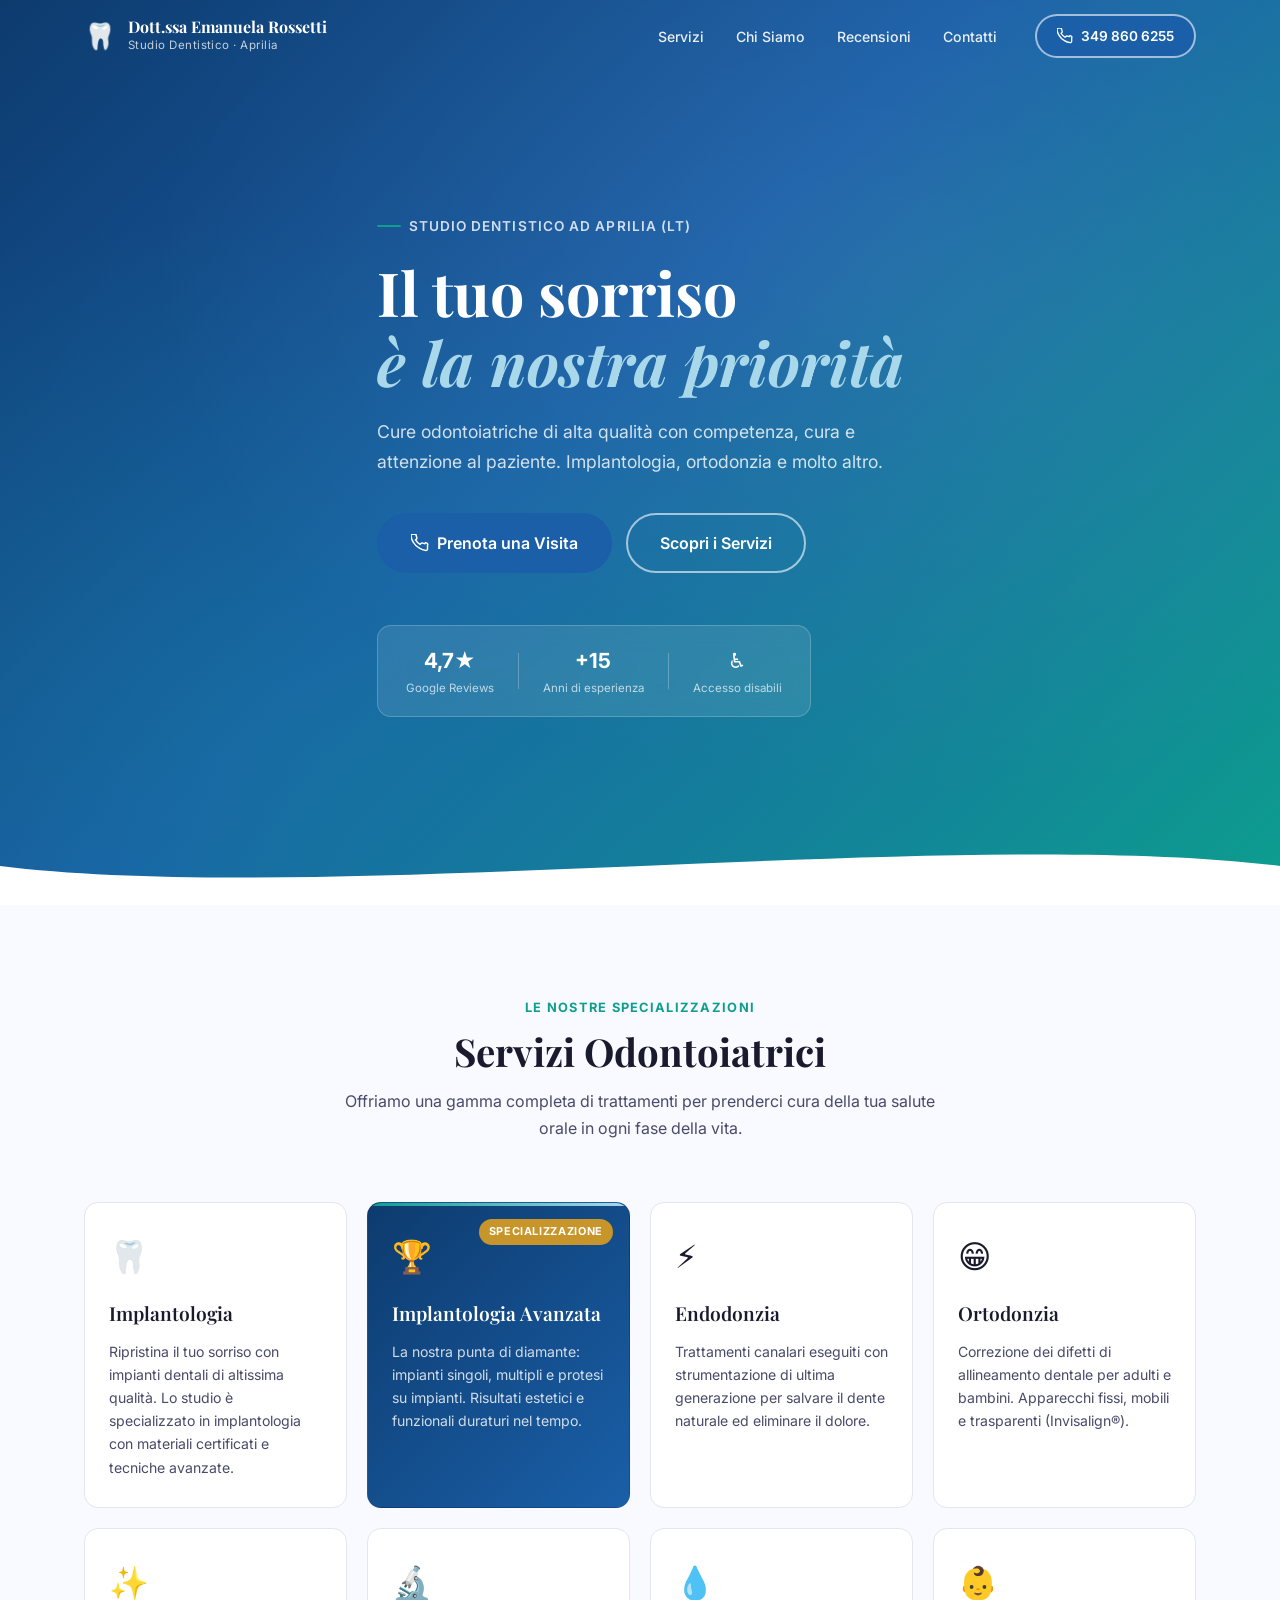
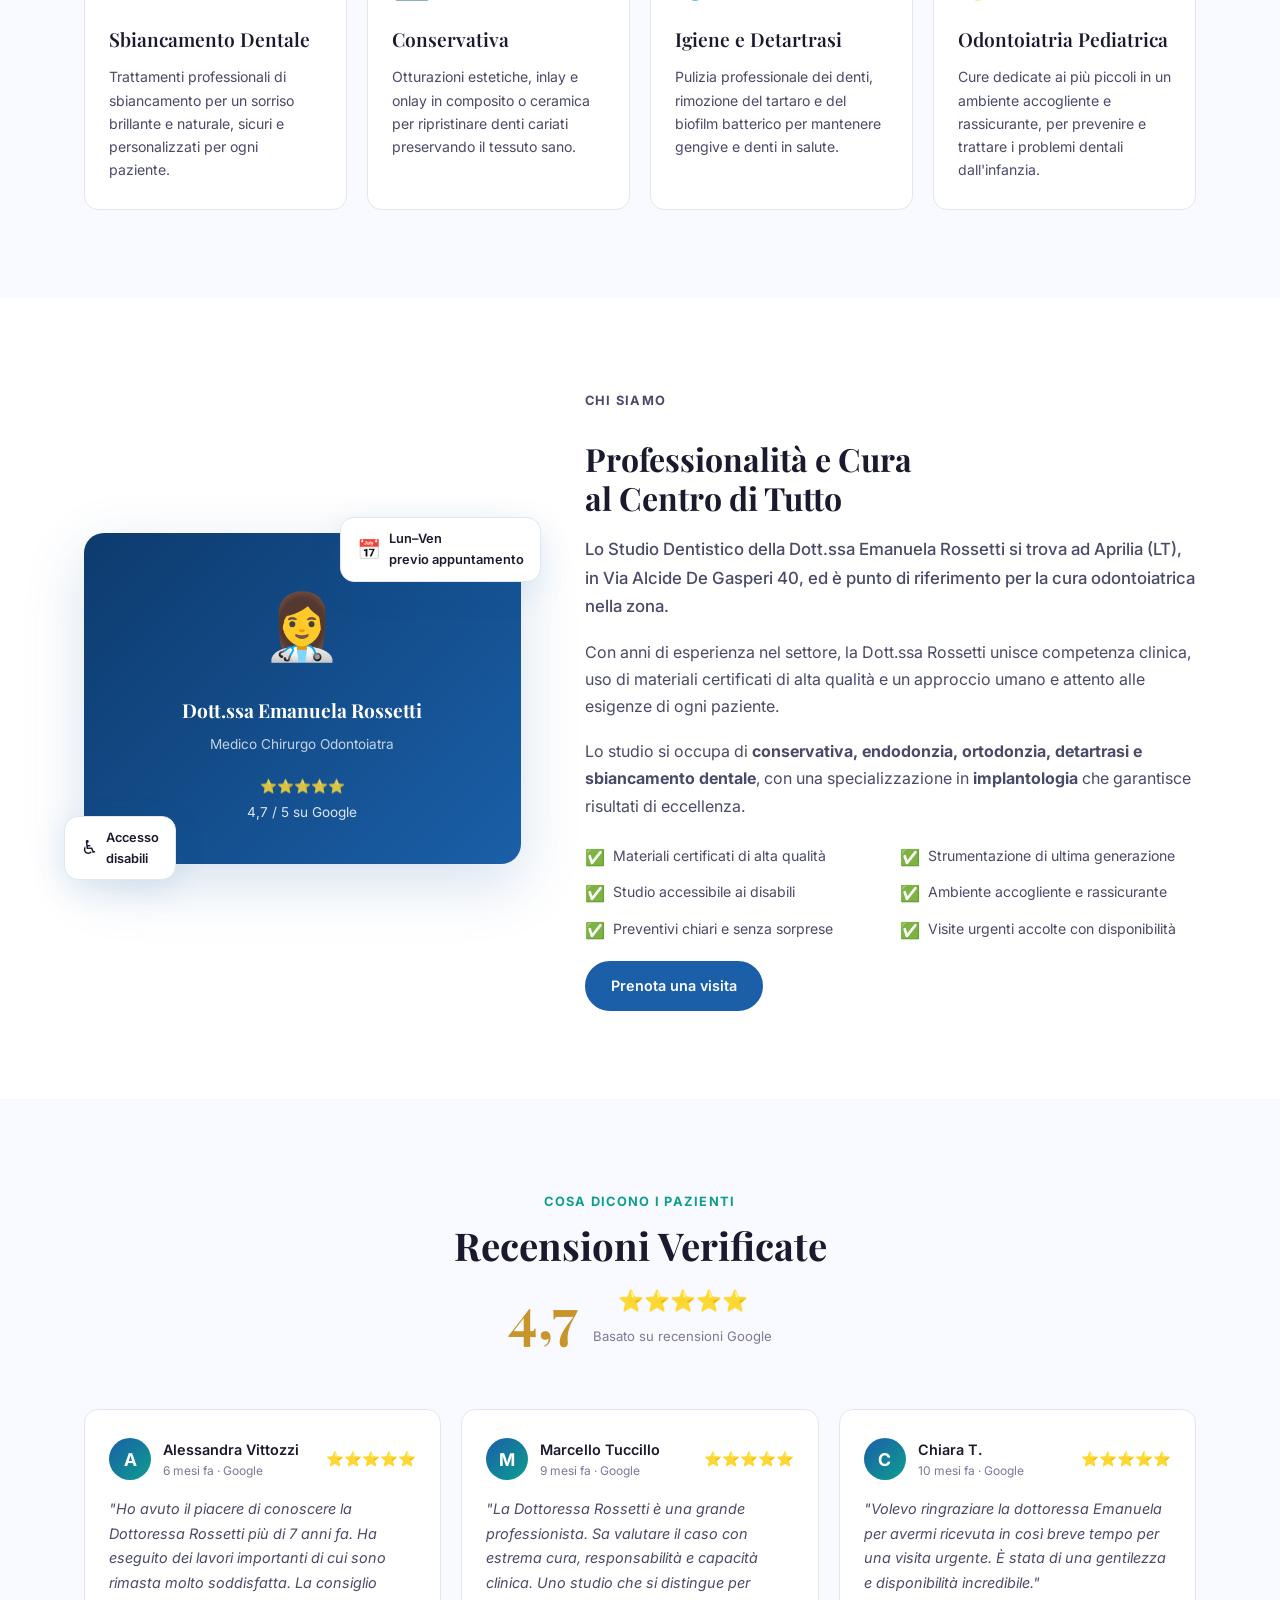
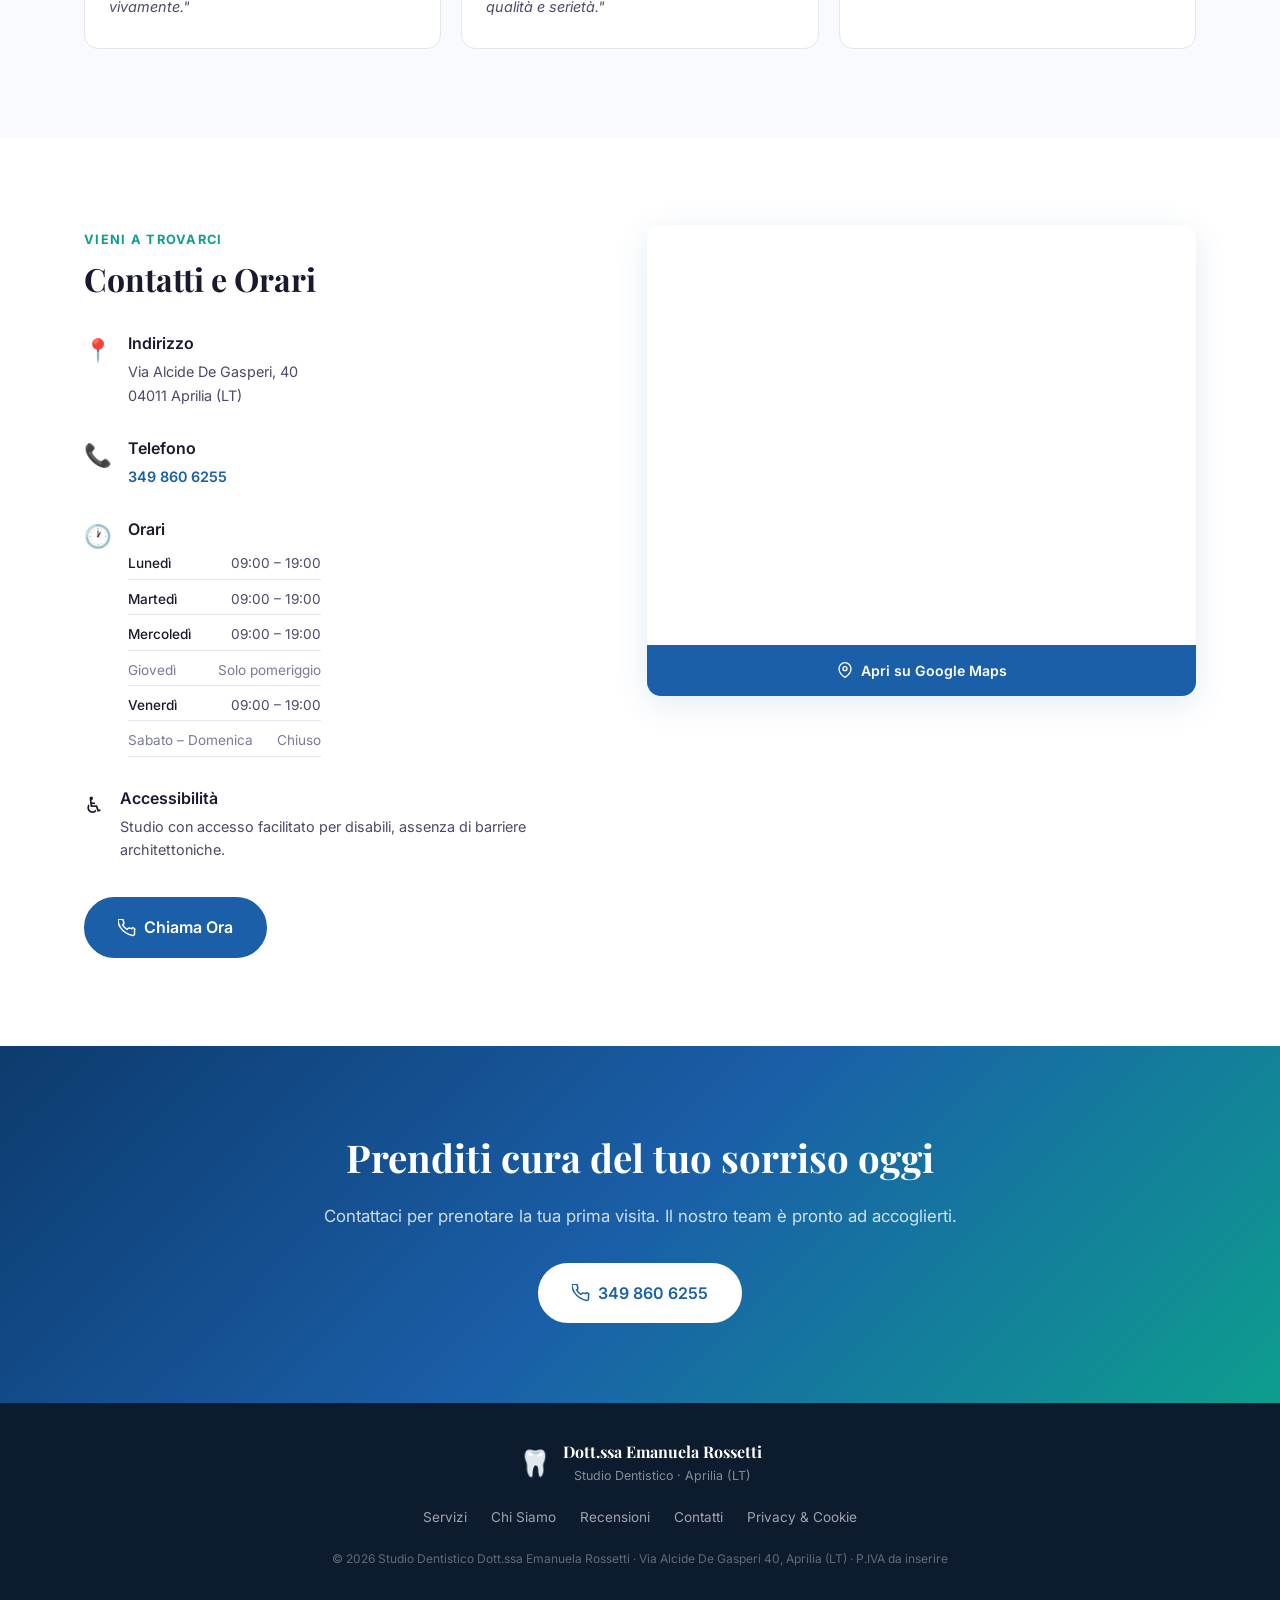
==== commit d22412e6: "Migliora SEO, accessibilità e conformità del sito - Aggiunti dati strutturati JSON-LD (schema Dentis" ====
--- a/index.html
+++ b/index.html
@@ -5,10 +5,71 @@
   <meta name="viewport" content="width=device-width, initial-scale=1.0" />
   <meta name="description" content="Studio Dentistico Dott.ssa Emanuela Rossetti ad Aprilia (LT). Implantologia, ortodonzia, endodonzia, sbiancamento. Chiama il 349 860 6255." />
   <title>Studio Dentistico Dott.ssa Emanuela Rossetti – Aprilia (LT)</title>
+  <link rel="canonical" href="https://www.studiorossetti-aprilia.it/" />
+
+  <!-- Favicon (tooth emoji as inline SVG) -->
+  <link rel="icon" href="data:image/svg+xml,%3Csvg xmlns='http://www.w3.org/2000/svg' viewBox='0 0 100 100'%3E%3Ctext y='.9em' font-size='90'%3E%F0%9F%A6%B7%3C/text%3E%3C/svg%3E" />
+
+  <!-- Open Graph -->
+  <meta property="og:type" content="website" />
+  <meta property="og:locale" content="it_IT" />
+  <meta property="og:site_name" content="Studio Dentistico Dott.ssa Emanuela Rossetti" />
+  <meta property="og:title" content="Studio Dentistico Dott.ssa Emanuela Rossetti – Aprilia (LT)" />
+  <meta property="og:description" content="Cure odontoiatriche di alta qualità ad Aprilia (LT): implantologia, ortodonzia, endodonzia, sbiancamento. Chiama il 349 860 6255." />
+  <meta property="og:url" content="https://www.studiorossetti-aprilia.it/" />
+
+  <!-- Twitter Card -->
+  <meta name="twitter:card" content="summary" />
+  <meta name="twitter:title" content="Studio Dentistico Dott.ssa Emanuela Rossetti – Aprilia (LT)" />
+  <meta name="twitter:description" content="Cure odontoiatriche di alta qualità ad Aprilia (LT): implantologia, ortodonzia, endodonzia, sbiancamento. Chiama il 349 860 6255." />
+
   <link rel="preconnect" href="https://fonts.googleapis.com" />
   <link rel="preconnect" href="https://fonts.gstatic.com" crossorigin />
   <link href="https://fonts.googleapis.com/css2?family=Playfair+Display:wght@400;600;700&family=Inter:wght@300;400;500;600&display=swap" rel="stylesheet" />
   <link rel="stylesheet" href="style.css" />
+
+  <!-- Dati strutturati per la SEO locale -->
+  <script type="application/ld+json">
+  {
+    "@context": "https://schema.org",
+    "@type": "Dentist",
+    "name": "Studio Dentistico Dott.ssa Emanuela Rossetti",
+    "description": "Studio dentistico ad Aprilia (LT). Implantologia, ortodonzia, endodonzia, conservativa, igiene e sbiancamento dentale.",
+    "url": "https://www.studiorossetti-aprilia.it/",
+    "telephone": "+39 349 860 6255",
+    "image": "https://www.studiorossetti-aprilia.it/og-image.jpg",
+    "priceRange": "€€",
+    "address": {
+      "@type": "PostalAddress",
+      "streetAddress": "Via Alcide De Gasperi, 40",
+      "addressLocality": "Aprilia",
+      "addressRegion": "LT",
+      "postalCode": "04011",
+      "addressCountry": "IT"
+    },
+    "geo": {
+      "@type": "GeoCoordinates",
+      "latitude": 41.5938,
+      "longitude": 12.6568
+    },
+    "openingHoursSpecification": [
+      {
+        "@type": "OpeningHoursSpecification",
+        "dayOfWeek": ["Monday", "Tuesday", "Wednesday", "Friday"],
+        "opens": "09:00",
+        "closes": "19:00"
+      },
+      {
+        "@type": "OpeningHoursSpecification",
+        "dayOfWeek": "Thursday",
+        "opens": "14:00",
+        "closes": "19:00"
+      }
+    ],
+    "areaServed": "Aprilia",
+    "medicalSpecialty": "Dentistry"
+  }
+  </script>
 </head>
 <body>
 
@@ -16,7 +77,7 @@
   <header id="header">
     <div class="container header-inner">
       <a href="#hero" class="logo">
-        <span class="logo-icon">🦷</span>
+        <span class="logo-icon" aria-hidden="true">🦷</span>
         <div class="logo-text">
           <span class="logo-name">Dott.ssa Emanuela Rossetti</span>
           <span class="logo-sub">Studio Dentistico · Aprilia</span>
@@ -89,50 +150,50 @@
       <div class="services-grid">
 
         <div class="service-card">
-          <div class="service-icon">🦷</div>
+          <div class="service-icon" aria-hidden="true">🦷</div>
           <h3>Implantologia</h3>
           <p>Ripristina il tuo sorriso con impianti dentali di altissima qualità. Lo studio è specializzato in implantologia con materiali certificati e tecniche avanzate.</p>
         </div>
 
         <div class="service-card featured">
           <div class="service-badge">Specializzazione</div>
-          <div class="service-icon">🏆</div>
+          <div class="service-icon" aria-hidden="true">🏆</div>
           <h3>Implantologia Avanzata</h3>
           <p>La nostra punta di diamante: impianti singoli, multipli e protesi su impianti. Risultati estetici e funzionali duraturi nel tempo.</p>
         </div>
 
         <div class="service-card">
-          <div class="service-icon">⚡</div>
+          <div class="service-icon" aria-hidden="true">⚡</div>
           <h3>Endodonzia</h3>
-          <p>Trattamenti canalari eseguiti con strumentazione di ultima generazione per salvare il dente naturale e eliminare il dolore.</p>
-        </div>
-
-        <div class="service-card">
-          <div class="service-icon">😁</div>
+          <p>Trattamenti canalari eseguiti con strumentazione di ultima generazione per salvare il dente naturale ed eliminare il dolore.</p>
+        </div>
+
+        <div class="service-card">
+          <div class="service-icon" aria-hidden="true">😁</div>
           <h3>Ortodonzia</h3>
-          <p>Correzione dei difetti di allineamento dentale per adulti e bambini. Apparecchi fissi, mobili e trasparenti (invisalign).</p>
-        </div>
-
-        <div class="service-card">
-          <div class="service-icon">✨</div>
+          <p>Correzione dei difetti di allineamento dentale per adulti e bambini. Apparecchi fissi, mobili e trasparenti (Invisalign®).</p>
+        </div>
+
+        <div class="service-card">
+          <div class="service-icon" aria-hidden="true">✨</div>
           <h3>Sbiancamento Dentale</h3>
           <p>Trattamenti professionali di sbiancamento per un sorriso brillante e naturale, sicuri e personalizzati per ogni paziente.</p>
         </div>
 
         <div class="service-card">
-          <div class="service-icon">🔬</div>
+          <div class="service-icon" aria-hidden="true">🔬</div>
           <h3>Conservativa</h3>
           <p>Otturazioni estetiche, inlay e onlay in composito o ceramica per ripristinare denti cariati preservando il tessuto sano.</p>
         </div>
 
         <div class="service-card">
-          <div class="service-icon">💧</div>
+          <div class="service-icon" aria-hidden="true">💧</div>
           <h3>Igiene e Detartrasi</h3>
           <p>Pulizia professionale dei denti, rimozione del tartaro e del biofilm batterico per mantenere gengive e denti in salute.</p>
         </div>
 
         <div class="service-card">
-          <div class="service-icon">👶</div>
+          <div class="service-icon" aria-hidden="true">👶</div>
           <h3>Odontoiatria Pediatrica</h3>
           <p>Cure dedicate ai più piccoli in un ambiente accogliente e rassicurante, per prevenire e trattare i problemi dentali dall'infanzia.</p>
         </div>
@@ -146,11 +207,11 @@
     <div class="container about-grid">
       <div class="about-visual">
         <div class="about-card-main">
-          <div class="about-icon-big">👩‍⚕️</div>
+          <div class="about-icon-big" aria-hidden="true">👩‍⚕️</div>
           <p class="about-card-name">Dott.ssa Emanuela Rossetti</p>
           <p class="about-card-title">Medico Chirurgo Odontoiatra</p>
           <div class="about-card-rating">
-            <span>⭐⭐⭐⭐⭐</span>
+            <span aria-hidden="true">⭐⭐⭐⭐⭐</span>
             <span>4,7 / 5 su Google</span>
           </div>
         </div>
@@ -171,27 +232,27 @@
         <p>Lo studio si occupa di <strong>conservativa, endodonzia, ortodonzia, detartrasi e sbiancamento dentale</strong>, con una specializzazione in <strong>implantologia</strong> che garantisce risultati di eccellenza.</p>
         <div class="about-features">
           <div class="feature">
-            <span class="feature-icon">✅</span>
+            <span class="feature-icon" aria-hidden="true">✅</span>
             <span>Materiali certificati di alta qualità</span>
           </div>
           <div class="feature">
-            <span class="feature-icon">✅</span>
+            <span class="feature-icon" aria-hidden="true">✅</span>
             <span>Strumentazione di ultima generazione</span>
           </div>
           <div class="feature">
-            <span class="feature-icon">✅</span>
+            <span class="feature-icon" aria-hidden="true">✅</span>
             <span>Studio accessibile ai disabili</span>
           </div>
           <div class="feature">
-            <span class="feature-icon">✅</span>
+            <span class="feature-icon" aria-hidden="true">✅</span>
             <span>Ambiente accogliente e rassicurante</span>
           </div>
           <div class="feature">
-            <span class="feature-icon">✅</span>
+            <span class="feature-icon" aria-hidden="true">✅</span>
             <span>Preventivi chiari e senza sorprese</span>
           </div>
           <div class="feature">
-            <span class="feature-icon">✅</span>
+            <span class="feature-icon" aria-hidden="true">✅</span>
             <span>Visite urgenti accolte con disponibilità</span>
           </div>
         </div>
@@ -209,7 +270,7 @@
         <div class="reviews-summary">
           <span class="reviews-score">4,7</span>
           <div>
-            <div class="stars">⭐⭐⭐⭐⭐</div>
+            <div class="stars" aria-hidden="true">⭐⭐⭐⭐⭐</div>
             <span class="reviews-count">Basato su recensioni Google</span>
           </div>
         </div>
@@ -223,7 +284,7 @@
               <p class="reviewer-name">Alessandra Vittozzi</p>
               <p class="reviewer-date">6 mesi fa · Google</p>
             </div>
-            <div class="review-stars">⭐⭐⭐⭐⭐</div>
+            <div class="review-stars" role="img" aria-label="Valutazione 5 stelle su 5">⭐⭐⭐⭐⭐</div>
           </div>
           <p class="review-text">"Ho avuto il piacere di conoscere la Dottoressa Rossetti più di 7 anni fa. Ha eseguito dei lavori importanti di cui sono rimasta molto soddisfatta. La consiglio vivamente."</p>
         </div>
@@ -235,7 +296,7 @@
               <p class="reviewer-name">Marcello Tuccillo</p>
               <p class="reviewer-date">9 mesi fa · Google</p>
             </div>
-            <div class="review-stars">⭐⭐⭐⭐⭐</div>
+            <div class="review-stars" role="img" aria-label="Valutazione 5 stelle su 5">⭐⭐⭐⭐⭐</div>
           </div>
           <p class="review-text">"La Dottoressa Rossetti è una grande professionista. Sa valutare il caso con estrema cura, responsabilità e capacità clinica. Uno studio che si distingue per qualità e serietà."</p>
         </div>
@@ -247,7 +308,7 @@
               <p class="reviewer-name">Chiara T.</p>
               <p class="reviewer-date">10 mesi fa · Google</p>
             </div>
-            <div class="review-stars">⭐⭐⭐⭐⭐</div>
+            <div class="review-stars" role="img" aria-label="Valutazione 5 stelle su 5">⭐⭐⭐⭐⭐</div>
           </div>
           <p class="review-text">"Volevo ringraziare la dottoressa Emanuela per avermi ricevuta in così breve tempo per una visita urgente. È stata di una gentilezza e disponibilità incredibile."</p>
         </div>
@@ -266,21 +327,21 @@
 
         <div class="contact-items">
           <div class="contact-item">
-            <span class="contact-icon">📍</span>
+            <span class="contact-icon" aria-hidden="true">📍</span>
             <div>
               <strong>Indirizzo</strong>
               <p>Via Alcide De Gasperi, 40<br>04011 Aprilia (LT)</p>
             </div>
           </div>
           <div class="contact-item">
-            <span class="contact-icon">📞</span>
+            <span class="contact-icon" aria-hidden="true">📞</span>
             <div>
               <strong>Telefono</strong>
               <p><a href="tel:3498606255">349 860 6255</a></p>
             </div>
           </div>
           <div class="contact-item">
-            <span class="contact-icon">🕐</span>
+            <span class="contact-icon" aria-hidden="true">🕐</span>
             <div>
               <strong>Orari</strong>
               <div class="hours-table">
@@ -294,7 +355,7 @@
             </div>
           </div>
           <div class="contact-item">
-            <span class="contact-icon">♿</span>
+            <span class="contact-icon" aria-hidden="true">♿</span>
             <div>
               <strong>Accessibilità</strong>
               <p>Studio con accesso facilitato per disabili, assenza di barriere architettoniche.</p>
@@ -341,7 +402,7 @@
   <footer id="footer">
     <div class="container footer-inner">
       <div class="footer-brand">
-        <span class="logo-icon">🦷</span>
+        <span class="logo-icon" aria-hidden="true">🦷</span>
         <div>
           <p class="footer-name">Dott.ssa Emanuela Rossetti</p>
           <p class="footer-tagline">Studio Dentistico · Aprilia (LT)</p>
@@ -352,8 +413,9 @@
         <a href="#chi-siamo">Chi Siamo</a>
         <a href="#recensioni">Recensioni</a>
         <a href="#contatti">Contatti</a>
-      </div>
-      <p class="footer-copy">© 2025 Studio Dentistico Dott.ssa Emanuela Rossetti · Via Alcide De Gasperi 40, Aprilia (LT)</p>
+        <a href="privacy.html">Privacy &amp; Cookie</a>
+      </div>
+      <p class="footer-copy">© <span id="year">2026</span> Studio Dentistico Dott.ssa Emanuela Rossetti · Via Alcide De Gasperi 40, Aprilia (LT) · P.IVA da inserire</p>
     </div>
   </footer>
 
--- a/style.css
+++ b/style.css
@@ -621,6 +621,41 @@
 }
 
 /* ===========================
+   PAGINA LEGALE (PRIVACY)
+   =========================== */
+.legal { padding: 60px 0 80px; background: var(--white); }
+.legal .container { max-width: 820px; }
+.legal h1 {
+  font-family: var(--font-head);
+  font-size: clamp(2rem, 4vw, 2.8rem);
+  font-weight: 700;
+  color: var(--text);
+  line-height: 1.2;
+  margin-bottom: 8px;
+}
+.legal h2 {
+  font-family: var(--font-head);
+  font-size: 1.3rem;
+  font-weight: 600;
+  color: var(--blue);
+  margin: 36px 0 12px;
+}
+.legal p { color: var(--text-mid); margin-bottom: 14px; line-height: 1.75; }
+.legal ul { margin: 0 0 16px 22px; color: var(--text-mid); line-height: 1.75; }
+.legal li { margin-bottom: 8px; }
+.legal a { color: var(--blue); font-weight: 500; }
+.legal a:hover { text-decoration: underline; }
+.legal-updated { font-size: .85rem; color: var(--text-light); margin-bottom: 28px !important; }
+.legal-note {
+  margin-top: 32px;
+  padding: 16px 20px;
+  background: var(--blue-light);
+  border-left: 3px solid var(--blue);
+  border-radius: 8px;
+  font-size: .88rem;
+}
+
+/* ===========================
    SCROLL ANIMATIONS
    =========================== */
 .reveal {
